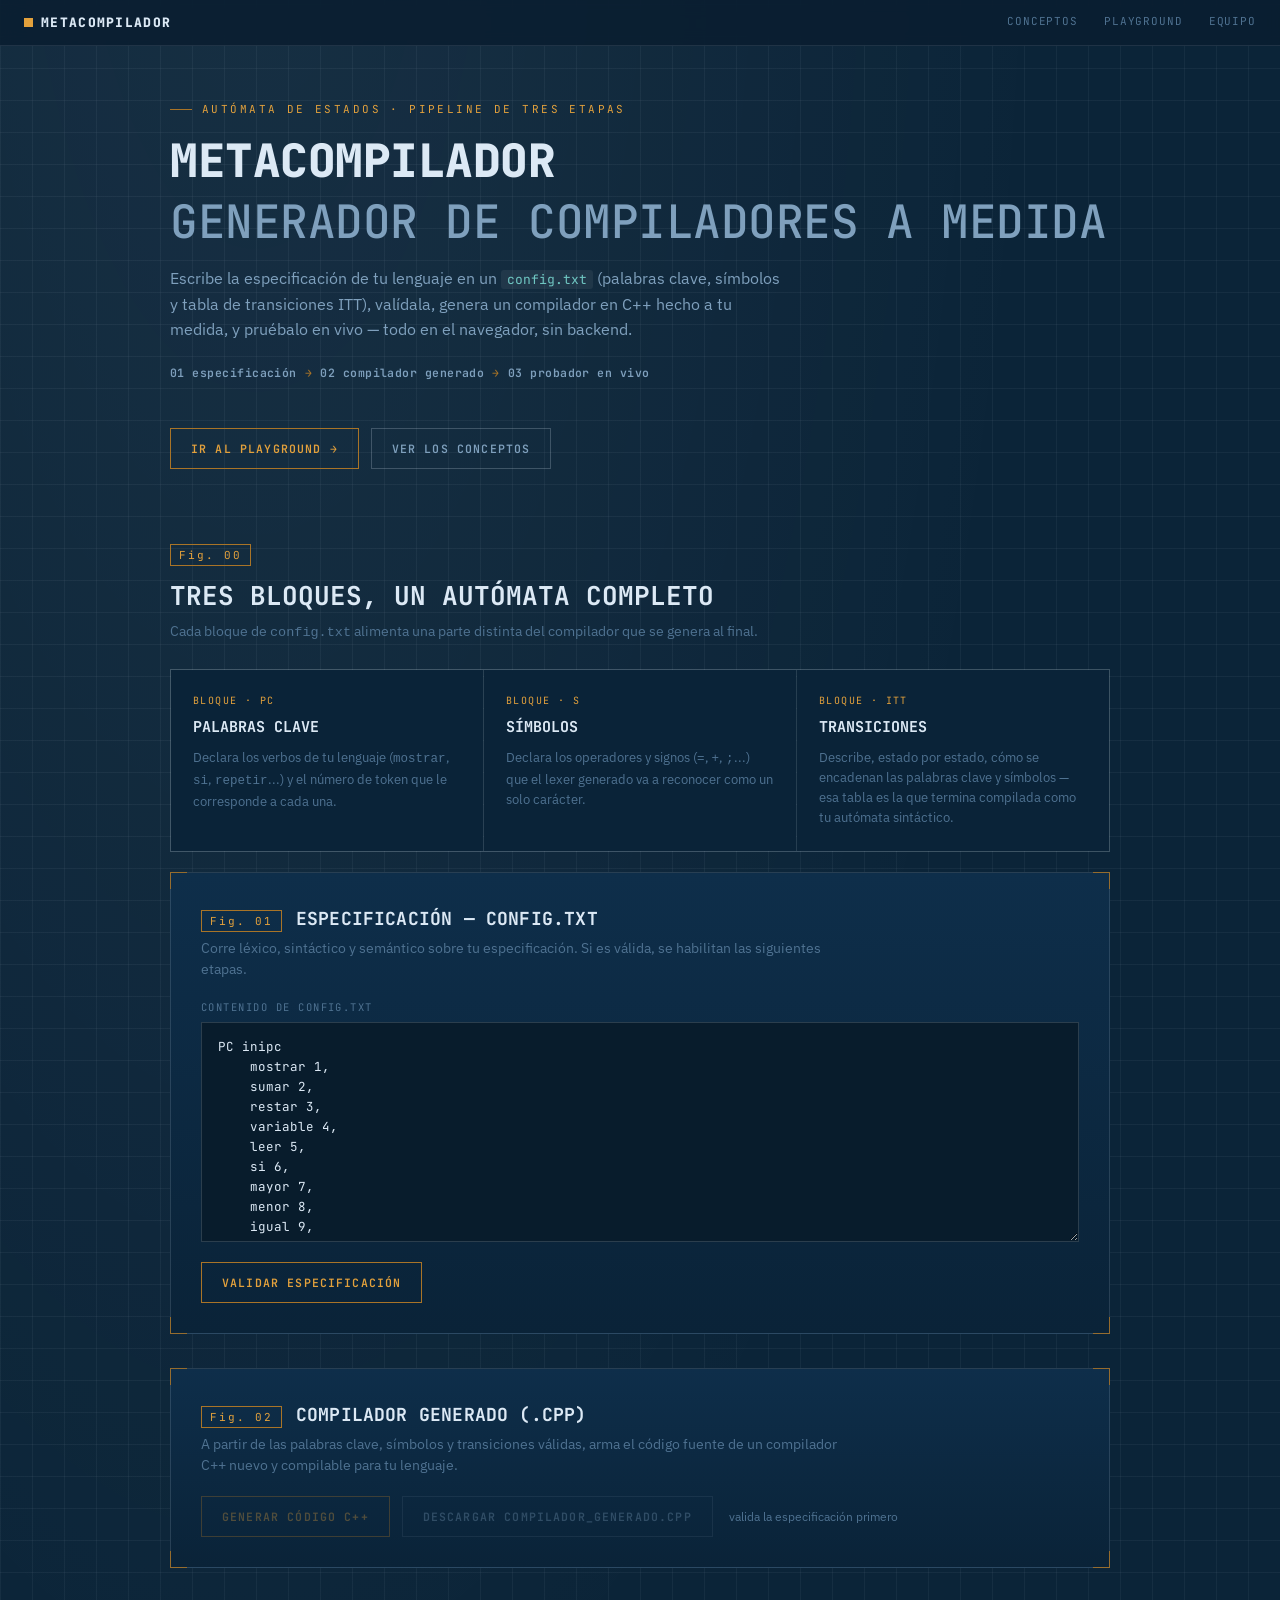
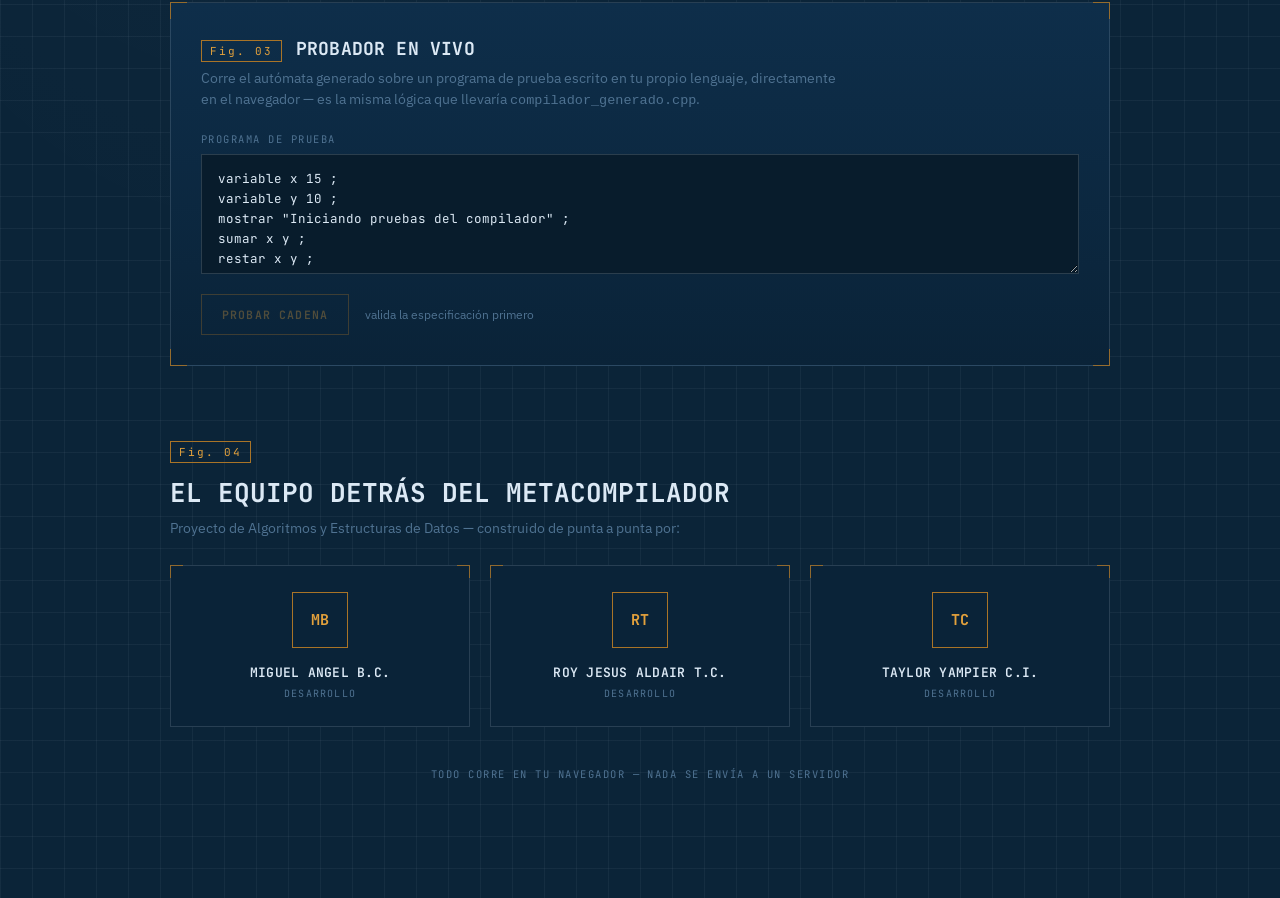
==== index.html @ 03752d50 "proyecto_final" ====
<!DOCTYPE html>
<html lang="es">
<head>
<meta charset="UTF-8">
<meta name="viewport" content="width=device-width, initial-scale=1.0">
<title>Metacompilador — Generador de Compiladores</title>
<link rel="stylesheet" href="styles.css">
</head>
<body>

<nav class="topbar">
  <div class="brand">Metacompilador</div>
  <div class="navlinks">
    <a href="#conceptos">Conceptos</a>
    <a href="#playground">Playground</a>
    <a href="#equipo">Equipo</a>
  </div>
</nav>

<div class="wrap">

  <div class="eyebrow">Autómata de estados · pipeline de tres etapas</div>
  <h1>Metacompilador<br><span>generador de compiladores a medida</span></h1>
  <p class="lede">
    Escribe la especificación de tu lenguaje en un <code>config.txt</code> (palabras clave, símbolos
    y tabla de transiciones ITT), valídala, genera un compilador en C++ hecho a tu medida, y
    pruébalo en vivo — todo en el navegador, sin backend.
  </p>

  <div class="pipeline">
    <b>01 especificación</b> <span class="arrow">→</span>
    <b>02 compilador generado</b> <span class="arrow">→</span>
    <b>03 probador en vivo</b>
  </div>

  <div class="hero-cta">
    <a class="btnlink" href="#playground">Ir al playground →</a>
    <a class="btnlink alt" href="#conceptos">Ver los conceptos</a>
  </div>

  <!-- ============ CONCEPTOS ============ -->
  <div class="section-head" id="conceptos">
    <span class="fig">Fig. 00</span>
    <h2>Tres bloques, un autómata completo</h2>
    <p>Cada bloque de <code>config.txt</code> alimenta una parte distinta del compilador que se genera al final.</p>
  </div>
  <div class="concepts-grid">
    <div class="concept-card">
      <div class="ck">BLOQUE · PC</div>
      <h3>Palabras clave</h3>
      <p>Declara los verbos de tu lenguaje (<code>mostrar</code>, <code>si</code>, <code>repetir</code>...) y el número de token que le corresponde a cada una.</p>
    </div>
    <div class="concept-card">
      <div class="ck">BLOQUE · S</div>
      <h3>Símbolos</h3>
      <p>Declara los operadores y signos (<code>=</code>, <code>+</code>, <code>;</code>...) que el lexer generado va a reconocer como un solo carácter.</p>
    </div>
    <div class="concept-card">
      <div class="ck">BLOQUE · ITT</div>
      <h3>Transiciones</h3>
      <p>Describe, estado por estado, cómo se encadenan las palabras clave y símbolos — esa tabla es la que termina compilada como tu autómata sintáctico.</p>
    </div>
  </div>

  <!-- ============ SHEET 1 ============ -->
  <section class="sheet" id="playground">
    <div class="sheet-head">
      <span class="fig">Fig. 01</span>
      <span class="sheet-title">Especificación — config.txt</span>
    </div>
    <p class="sheet-desc">
      Corre léxico, sintáctico y semántico sobre tu especificación. Si es válida, se habilitan
      las siguientes etapas.
    </p>

    <label class="field-label" for="cfgInput">contenido de config.txt</label>
    <textarea id="cfgInput" spellcheck="false"></textarea>

    <div class="row">
      <button id="btnValidar">Validar especificación</button>
      <span class="hint" id="cfgStatus"></span>
    </div>

    <div class="output" id="cfgOutput">
      <div class="verdict" id="cfgVerdict"></div>
      <ul class="errlist" id="cfgErrors" style="display:none;"></ul>

      <div class="tables-grid" id="cfgTablesWrap" style="display:none;">
        <div>
          <table>
            <thead><tr><th>Palabra clave</th><th>Token</th></tr></thead>
            <tbody id="tblPC"></tbody>
          </table>
        </div>
        <div>
          <table>
            <thead><tr><th>Símbolo</th><th>Token</th></tr></thead>
            <tbody id="tblSim"></tbody>
          </table>
        </div>
      </div>

      <details id="detTransiciones" style="display:none;">
        <summary>Tabla de transiciones dinámicas (ITT)</summary>
        <div class="log">
          <table id="tblTrans"><thead><tr><th>Origen</th><th>Condición</th><th>Destino</th></tr></thead><tbody></tbody></table>
        </div>
      </details>

      <details id="detTrace">
        <summary>Traza del autómata (léxico + sintáctico)</summary>
        <div class="log" id="cfgTrace"></div>
      </details>
    </div>
    <div class="c2"></div>
  </section>

  <!-- ============ SHEET 2 ============ -->
  <section class="sheet">
    <div class="sheet-head">
      <span class="fig">Fig. 02</span>
      <span class="sheet-title">Compilador generado (.cpp)</span>
    </div>
    <p class="sheet-desc">
      A partir de las palabras clave, símbolos y transiciones válidas, arma el código fuente
      de un compilador C++ nuevo y compilable para tu lenguaje.
    </p>

    <div class="row">
      <button id="btnGenerar" disabled>Generar código C++</button>
      <button id="btnDescargar" class="ghost" disabled>Descargar compilador_generado.cpp</button>
      <span class="hint" id="genStatus">valida la especificación primero</span>
    </div>

    <div class="output" id="genOutput">
      <div class="codebox" id="genCode"></div>
    </div>
    <div class="c2"></div>
  </section>

  <!-- ============ SHEET 3 ============ -->
  <section class="sheet">
    <div class="sheet-head">
      <span class="fig">Fig. 03</span>
      <span class="sheet-title">Probador en vivo</span>
    </div>
    <p class="sheet-desc">
      Corre el autómata generado sobre un programa de prueba escrito en tu propio lenguaje,
      directamente en el navegador — es la misma lógica que llevaría <code>compilador_generado.cpp</code>.
    </p>

    <label class="field-label" for="testInput">programa de prueba</label>
    <textarea id="testInput" class="small" spellcheck="false"></textarea>

    <div class="row">
      <button id="btnProbar" disabled>Probar cadena</button>
      <span class="hint" id="testStatus">valida la especificación primero</span>
    </div>

    <div class="output" id="testOutput">
      <div class="verdict" id="testVerdict"></div>
      <details id="detTestTrace" open>
        <summary>Traza de ejecución</summary>
        <div class="log" id="testTrace"></div>
      </details>
    </div>
    <div class="c2"></div>
  </section>

  <!-- ============ EQUIPO ============ -->
  <div class="section-head" id="equipo">
    <span class="fig">Fig. 04</span>
    <h2>El equipo detrás del metacompilador</h2>
    <p>Proyecto de Algoritmos y Estructuras de Datos — construido de punta a punta por:</p>
  </div>
  <div class="team-grid">
    <div class="team-card">
      <div class="avatar">MB</div>
      <h4>Miguel Angel B.C.</h4>
      <div class="role">Desarrollo</div>
    </div>
    <div class="team-card">
      <div class="avatar">RT</div>
      <h4>Roy Jesus Aldair T.C.</h4>
      <div class="role">Desarrollo</div>
    </div>
    <div class="team-card">
      <div class="avatar">TC</div>
      <h4>Taylor Yampier C.I.</h4>
      <div class="role">Desarrollo</div>
    </div>
  </div>

  <footer>Todo corre en tu navegador — nada se envía a un servidor</footer>
</div>

<script src="script.js"></script>
</body>
</html>
---- styles.css ----
@import url('https://fonts.googleapis.com/css2?family=JetBrains+Mono:wght@400;500;600;700;800&family=IBM+Plex+Sans:wght@400;500;600&display=swap');

:root{
  --bg: #0b2438;
  --bg-panel: #0e2e4a;
  --bg-panel-2: #0a2338;
  --grid: rgba(220,233,245,0.05);
  --grid-strong: rgba(220,233,245,0.09);
  --ink: #dce9f5;
  --ink-dim: #7fa0bd;
  --ink-faint: #4f7291;
  --amber: #e3a13c;
  --amber-dim: #a97427;
  --cyan: #6fc6c2;
  --green: #6fcf97;
  --red: #e2645b;
  --mono: 'JetBrains Mono', ui-monospace, SFMono-Regular, Menlo, Consolas, monospace;
  --sans: 'IBM Plex Sans', system-ui, -apple-system, sans-serif;
}

*{ box-sizing: border-box; }

html,body{
  margin:0; padding:0;
  background:
    repeating-linear-gradient(0deg, var(--grid) 0px, var(--grid) 1px, transparent 1px, transparent 32px),
    repeating-linear-gradient(90deg, var(--grid) 0px, var(--grid) 1px, transparent 1px, transparent 32px),
    radial-gradient(ellipse at 20% -10%, rgba(230,244,255,0.06), transparent 55%),
    var(--bg);
  color: var(--ink);
  font-family: var(--sans);
  min-height: 100vh;
}

::selection{ background: var(--amber); color: #12283b; }

.wrap{
  max-width: 980px;
  margin: 0 auto;
  padding: 56px 20px 120px;
}

/* ---------- header ---------- */
.eyebrow{
  font-family: var(--mono);
  font-size: 11px;
  letter-spacing: 0.22em;
  text-transform: uppercase;
  color: var(--amber);
  display:flex;
  align-items:center;
  gap: 10px;
  margin-bottom: 14px;
}
.eyebrow::before{
  content:"";
  width: 22px; height: 1px;
  background: var(--amber-dim);
}
h1{
  font-family: var(--mono);
  font-weight: 800;
  font-size: clamp(30px, 5vw, 46px);
  letter-spacing: -0.01em;
  margin: 0 0 14px;
  color: var(--ink);
  text-transform: uppercase;
}
h1 span{ color: var(--ink-dim); font-weight: 500; }
.lede{
  font-size: 15.5px;
  line-height: 1.65;
  color: var(--ink-dim);
  max-width: 620px;
  margin: 0 0 10px;
}
.lede code{
  font-family: var(--mono);
  background: rgba(255,255,255,0.06);
  padding: 1px 6px;
  border-radius: 3px;
  color: var(--cyan);
  font-size: 13px;
}
.pipeline{
  display:flex; flex-wrap:wrap; gap: 8px;
  margin: 22px 0 48px;
  font-family: var(--mono);
  font-size: 11.5px;
  color: var(--ink-faint);
  letter-spacing: 0.04em;
}
.pipeline b{ color: var(--ink-dim); font-weight:600; }
.pipeline .arrow{ color: var(--amber-dim); }

/* ---------- sheet (panel) ---------- */
.sheet{
  position: relative;
  background: linear-gradient(180deg, var(--bg-panel), var(--bg-panel-2));
  border: 1px solid rgba(220,233,245,0.14);
  padding: 34px 30px 30px;
  margin-bottom: 34px;
}
.sheet::before, .sheet::after,
.sheet .c2::before, .sheet .c2::after{
  content:"";
  position:absolute;
  width: 16px; height: 16px;
  border: 1.5px solid var(--amber-dim);
  opacity: 0.85;
}
.sheet::before{ top:-1px; left:-1px; border-right:none; border-bottom:none; }
.sheet::after{ top:-1px; right:-1px; border-left:none; border-bottom:none; }
.sheet .c2{ position:static; }
.sheet .c2::before{ bottom:-1px; left:-1px; border-right:none; border-top:none; }
.sheet .c2::after{ bottom:-1px; right:-1px; border-left:none; border-top:none; }

.sheet-head{
  display:flex; align-items:baseline; gap: 14px;
  margin-bottom: 6px;
  flex-wrap: wrap;
}
.fig{
  font-family: var(--mono);
  font-size: 11px;
  letter-spacing: 0.18em;
  color: var(--amber);
  border: 1px solid var(--amber-dim);
  padding: 3px 8px;
}
.sheet-title{
  font-family: var(--mono);
  font-weight: 700;
  font-size: 18px;
  letter-spacing: 0.01em;
  color: var(--ink);
  text-transform: uppercase;
}
.sheet-desc{
  font-size: 13.5px;
  color: var(--ink-faint);
  margin: 6px 0 20px;
  line-height: 1.55;
  max-width: 640px;
}

label.field-label{
  display:block;
  font-family: var(--mono);
  font-size: 10.5px;
  letter-spacing: 0.14em;
  text-transform: uppercase;
  color: var(--ink-faint);
  margin-bottom: 8px;
}

textarea{
  width: 100%;
  min-height: 220px;
  background: #081c2c;
  border: 1px solid rgba(220,233,245,0.16);
  color: var(--ink);
  font-family: var(--mono);
  font-size: 12.5px;
  line-height: 1.6;
  padding: 14px 16px;
  resize: vertical;
  outline: none;
}
textarea:focus{ border-color: var(--amber-dim); }
textarea.small{ min-height: 120px; }

.row{ display:flex; gap: 12px; flex-wrap: wrap; align-items:center; margin-top: 16px; }

button{
  font-family: var(--mono);
  font-size: 11.5px;
  letter-spacing: 0.1em;
  text-transform: uppercase;
  font-weight: 600;
  padding: 12px 20px;
  background: transparent;
  border: 1px solid var(--amber-dim);
  color: var(--amber);
  cursor: pointer;
  transition: background 0.15s ease, color 0.15s ease, opacity 0.15s ease;
}
button:hover:not(:disabled){ background: var(--amber); color: #12283b; }
button:disabled{ opacity: 0.32; cursor: not-allowed; }
button.ghost{ border-color: rgba(220,233,245,0.22); color: var(--ink-dim); }
button.ghost:hover:not(:disabled){ background: rgba(220,233,245,0.1); color: var(--ink); }

.hint{ font-size: 12px; color: var(--ink-faint); margin-left: 4px; }

/* ---------- output ---------- */
.output{ margin-top: 24px; display:none; }
.output.show{ display:block; animation: fade .35s ease; }
@keyframes fade{ from{opacity:0; transform: translateY(4px);} to{opacity:1; transform:none;} }

.verdict{
  display:flex; align-items:center; gap: 16px;
  margin-bottom: 18px;
  flex-wrap: wrap;
}
.stamp{
  font-family: var(--mono);
  font-weight: 800;
  font-size: 13px;
  letter-spacing: 0.12em;
  padding: 8px 16px;
  border: 3px double currentColor;
  transform: rotate(-3deg);
  display:inline-block;
}
.stamp.ok{ color: var(--green); }
.stamp.bad{ color: var(--red); }
.verdict-text{ font-size: 13px; color: var(--ink-dim); }

.errlist{
  list-style: none; margin: 0 0 18px; padding: 0;
  font-family: var(--mono); font-size: 12.5px;
}
.errlist li{
  color: var(--red);
  padding: 9px 12px;
  border-left: 2px solid var(--red);
  background: rgba(226,100,91,0.08);
  margin-bottom: 6px;
  line-height: 1.5;
}

details{
  border: 1px solid rgba(220,233,245,0.12);
  margin-bottom: 14px;
  background: rgba(0,0,0,0.12);
}
summary{
  cursor: pointer;
  padding: 11px 14px;
  font-family: var(--mono);
  font-size: 11px;
  letter-spacing: 0.1em;
  text-transform: uppercase;
  color: var(--cyan);
  user-select: none;
}
summary:hover{ color: var(--ink); }
.log{
  font-family: var(--mono);
  font-size: 12px;
  line-height: 1.85;
  color: var(--ink-dim);
  padding: 4px 16px 16px;
  max-height: 260px;
  overflow-y: auto;
  white-space: pre-wrap;
}
.log b{ color: var(--amber); font-weight: 600; }

table{
  width: 100%;
  border-collapse: collapse;
  font-family: var(--mono);
  font-size: 12px;
  margin-bottom: 4px;
}
th{
  text-align:left;
  font-size: 10px;
  letter-spacing: 0.12em;
  text-transform: uppercase;
  color: var(--ink-faint);
  border-bottom: 1px solid rgba(220,233,245,0.2);
  padding: 8px 10px;
  font-weight: 600;
}
td{
  padding: 7px 10px;
  border-bottom: 1px solid rgba(220,233,245,0.07);
  color: var(--ink-dim);
}
tr:hover td{ color: var(--ink); background: rgba(255,255,255,0.02); }

.tables-grid{
  display:grid;
  grid-template-columns: 1fr 1fr;
  gap: 20px;
  margin-bottom: 14px;
}
@media (max-width: 640px){ .tables-grid{ grid-template-columns: 1fr; } }

.codebox{
  background: #081c2c;
  border: 1px solid rgba(220,233,245,0.16);
  color: var(--ink-dim);
  font-family: var(--mono);
  font-size: 11.5px;
  line-height: 1.7;
  padding: 16px 18px;
  max-height: 380px;
  overflow: auto;
  white-space: pre;
}
.codebox .kw{ color: var(--cyan); }

footer{
  text-align:center;
  font-family: var(--mono);
  font-size: 10.5px;
  letter-spacing: 0.14em;
  color: var(--ink-faint);
  margin-top: 40px;
  text-transform: uppercase;
}

/* ---------- nav ---------- */
html{ scroll-behavior: smooth; }
nav.topbar{
  position: sticky; top:0; z-index: 50;
  display:flex; align-items:center; justify-content: space-between;
  padding: 14px 24px;
  background: rgba(10,30,48,0.86);
  backdrop-filter: blur(8px);
  border-bottom: 1px solid rgba(220,233,245,0.1);
}
.brand{
  font-family: var(--mono);
  font-weight: 800;
  font-size: 13px;
  letter-spacing: 0.1em;
  color: var(--ink);
  text-transform: uppercase;
  display:flex; align-items:center; gap:8px;
}
.brand::before{
  content:"";
  width:9px; height:9px;
  background: var(--amber);
  display:inline-block;
}
.navlinks{
  display:flex; gap: 26px;
  font-family: var(--mono);
  font-size: 11px;
  letter-spacing: 0.08em;
  text-transform: uppercase;
}
.navlinks a{
  color: var(--ink-faint);
  text-decoration: none;
  transition: color .15s ease;
  padding-bottom: 2px;
  border-bottom: 1px solid transparent;
}
.navlinks a:hover{ color: var(--amber); border-color: var(--amber-dim); }
@media (max-width: 640px){ .navlinks{ display:none; } }

.hero-cta{ display:flex; gap: 12px; flex-wrap:wrap; margin: 26px 0 8px; }
.hero-cta a.btnlink{
  font-family: var(--mono);
  font-size: 11.5px;
  letter-spacing: 0.1em;
  text-transform: uppercase;
  font-weight: 600;
  padding: 12px 20px;
  text-decoration:none;
  border: 1px solid var(--amber-dim);
  color: var(--amber);
  transition: background .15s ease, color .15s ease;
}
.hero-cta a.btnlink:hover{ background: var(--amber); color:#12283b; }
.hero-cta a.btnlink.alt{ border-color: rgba(220,233,245,0.22); color: var(--ink-dim); }
.hero-cta a.btnlink.alt:hover{ background: rgba(220,233,245,0.1); color: var(--ink); }

/* ---------- concepts ---------- */
.section-head{ margin: 74px 0 26px; }
.section-head .fig{ margin-bottom: 12px; display:inline-block; }
.section-head h2{
  font-family: var(--mono);
  font-size: clamp(20px, 3vw, 26px);
  font-weight: 700;
  text-transform: uppercase;
  color: var(--ink);
  margin: 0 0 8px;
}
.section-head p{
  font-size: 13.5px;
  color: var(--ink-faint);
  max-width: 600px;
  line-height: 1.6;
  margin:0;
}
.concepts-grid{
  display:grid;
  grid-template-columns: repeat(3, 1fr);
  gap: 1px;
  background: rgba(220,233,245,0.12);
  border: 1px solid rgba(220,233,245,0.12);
  margin-bottom: 20px;
}
@media (max-width: 760px){ .concepts-grid{ grid-template-columns: 1fr; } }
.concept-card{
  background: var(--bg-panel-2);
  padding: 24px 22px;
}
.concept-card .ck{
  font-family: var(--mono);
  font-size: 10px;
  letter-spacing: 0.14em;
  color: var(--amber);
  margin-bottom: 10px;
}
.concept-card h3{
  font-family: var(--mono);
  font-size: 15px;
  color: var(--ink);
  margin: 0 0 10px;
  text-transform: uppercase;
}
.concept-card p{
  font-size: 12.5px;
  line-height: 1.6;
  color: var(--ink-faint);
  margin: 0;
}

/* ---------- team ---------- */
.team-grid{
  display:grid;
  grid-template-columns: repeat(3, 1fr);
  gap: 20px;
}
@media (max-width: 760px){ .team-grid{ grid-template-columns: 1fr; } }
.team-card{
  position: relative;
  background: var(--bg-panel-2);
  border: 1px solid rgba(220,233,245,0.14);
  padding: 26px 20px;
  text-align:center;
}
.team-card::before, .team-card::after{
  content:"";
  position:absolute;
  width: 12px; height: 12px;
  border: 1.5px solid var(--amber-dim);
  top:-1px;
  opacity: 0.8;
}
.team-card::before{ left:-1px; border-right:none; border-bottom:none; }
.team-card::after{ right:-1px; border-left:none; border-bottom:none; }
.avatar{
  width: 56px; height:56px;
  margin: 0 auto 16px;
  display:flex; align-items:center; justify-content:center;
  border: 1.5px solid var(--amber-dim);
  font-family: var(--mono);
  font-weight: 700;
  font-size: 15px;
  color: var(--amber);
  transform: rotate(0deg);
}
.team-card h4{
  font-family: var(--mono);
  font-size: 13px;
  font-weight: 600;
  color: var(--ink);
  margin: 0 0 6px;
  text-transform: uppercase;
  letter-spacing: 0.02em;
}
.team-card .role{
  font-family: var(--mono);
  font-size: 10px;
  letter-spacing: 0.12em;
  text-transform: uppercase;
  color: var(--ink-faint);
}

@media (prefers-reduced-motion: reduce){
  .output.show{ animation: none; }
}
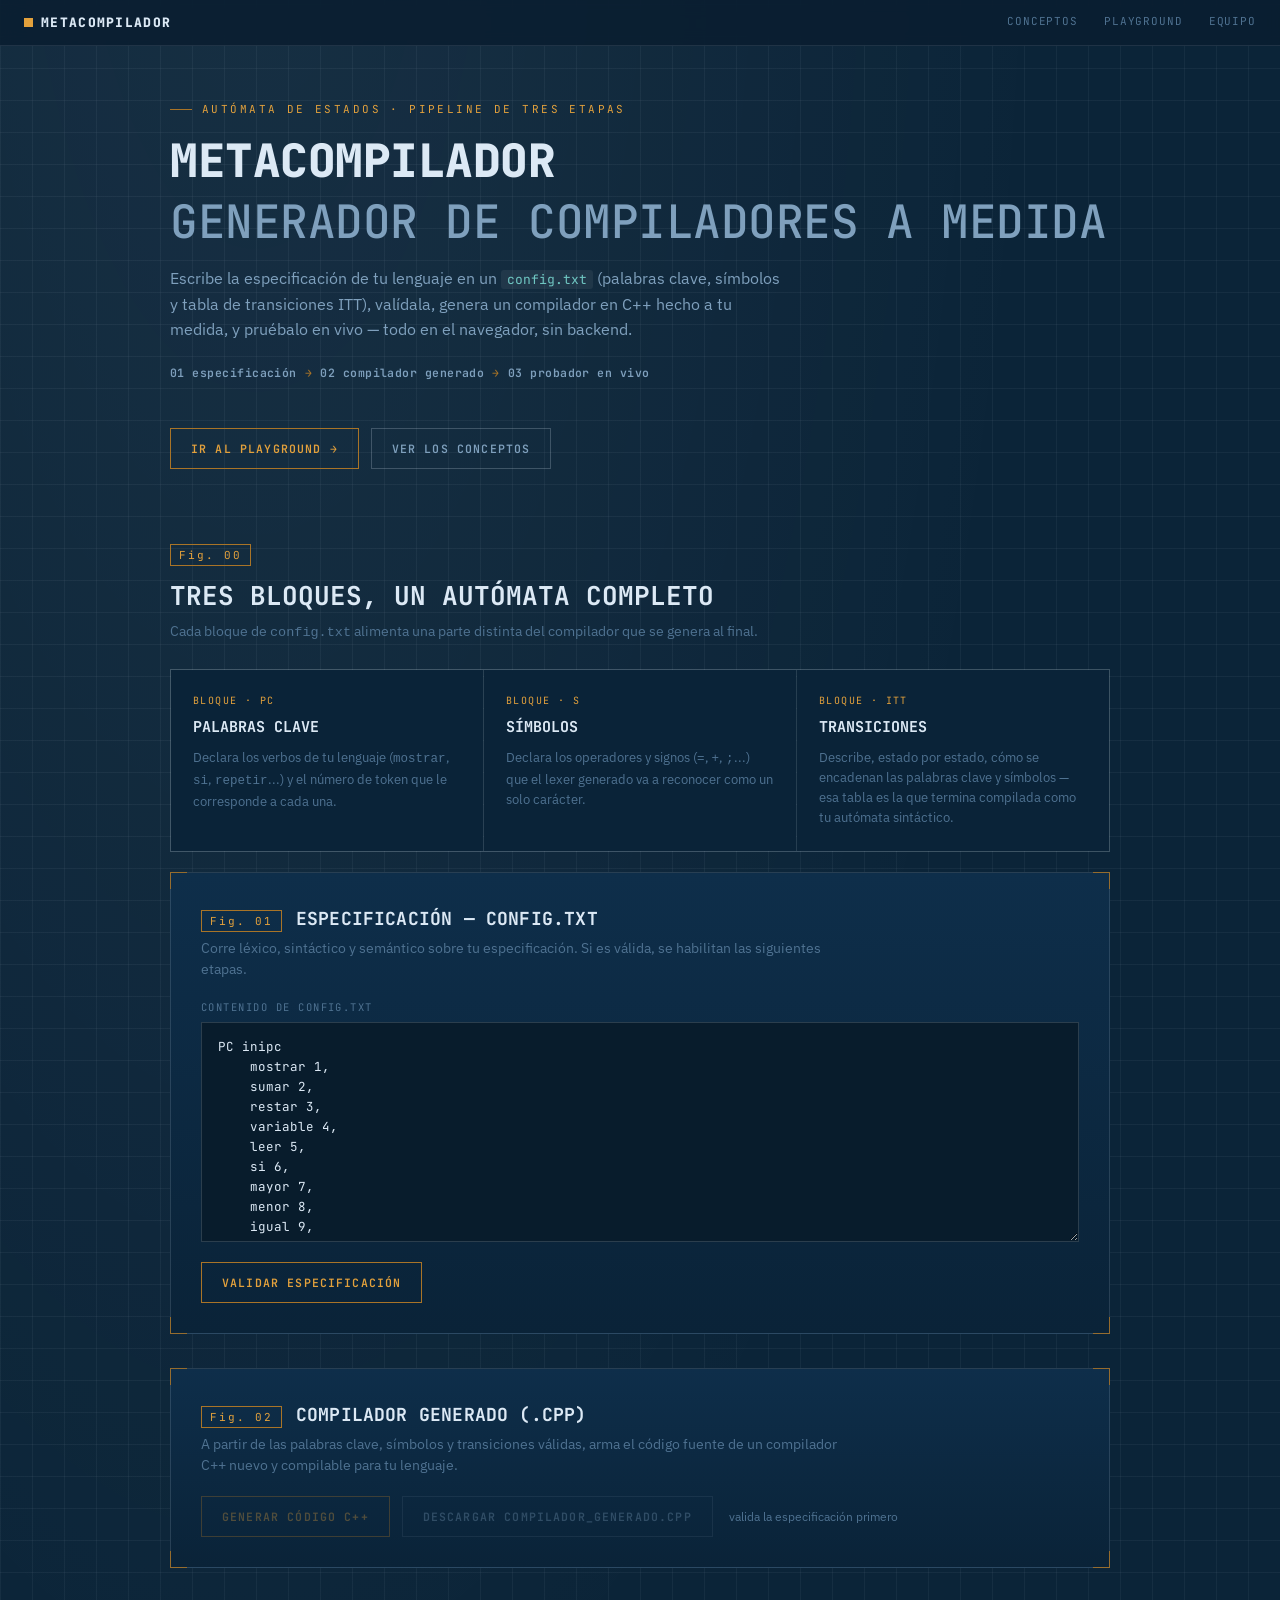
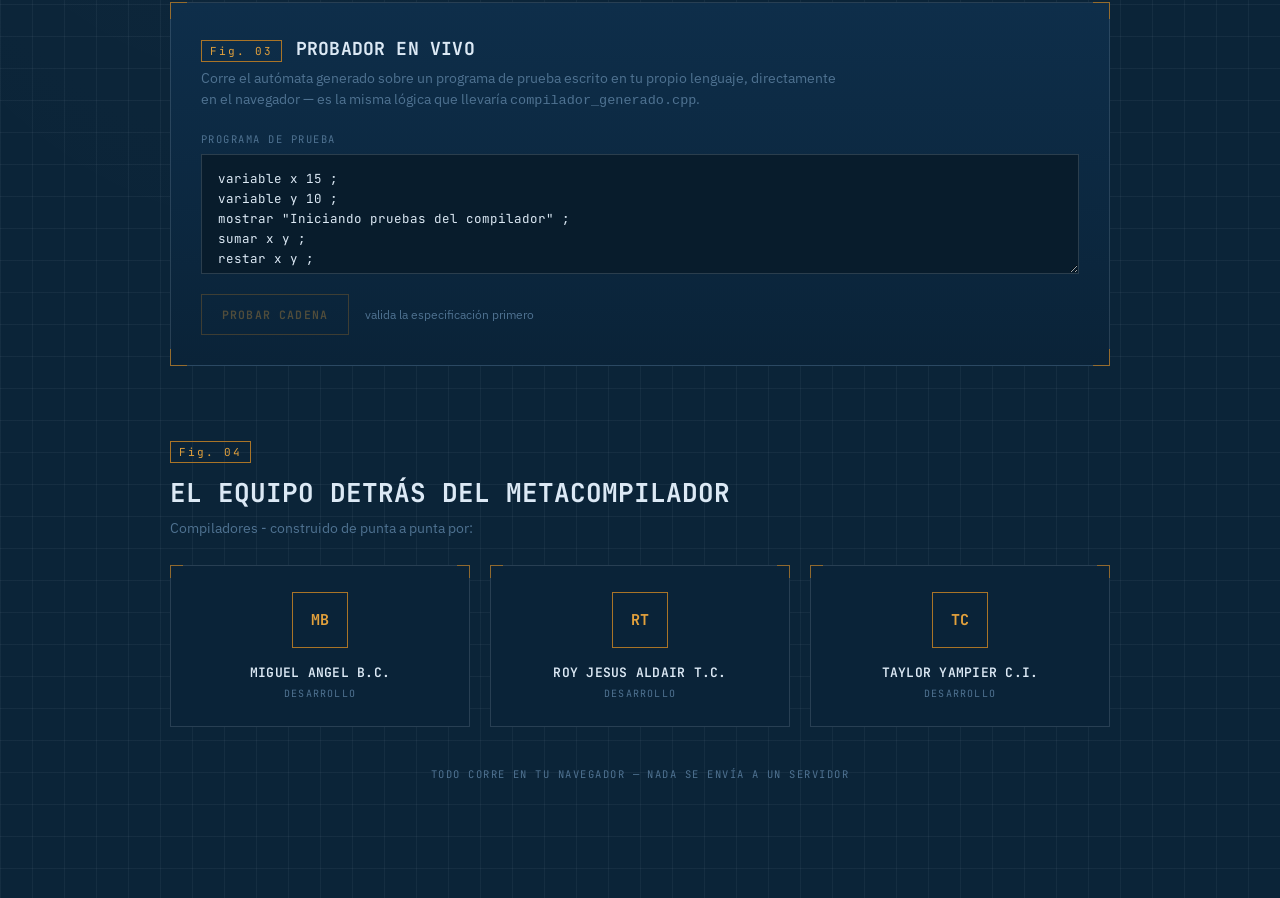
==== commit 57cdb938: "arreglos" ====
--- a/index.html
+++ b/index.html
@@ -171,7 +171,7 @@
   <div class="section-head" id="equipo">
     <span class="fig">Fig. 04</span>
     <h2>El equipo detrás del metacompilador</h2>
-    <p>Proyecto de Algoritmos y Estructuras de Datos — construido de punta a punta por:</p>
+    <p>Compiladores - construido de punta a punta por:</p>
   </div>
   <div class="team-grid">
     <div class="team-card">
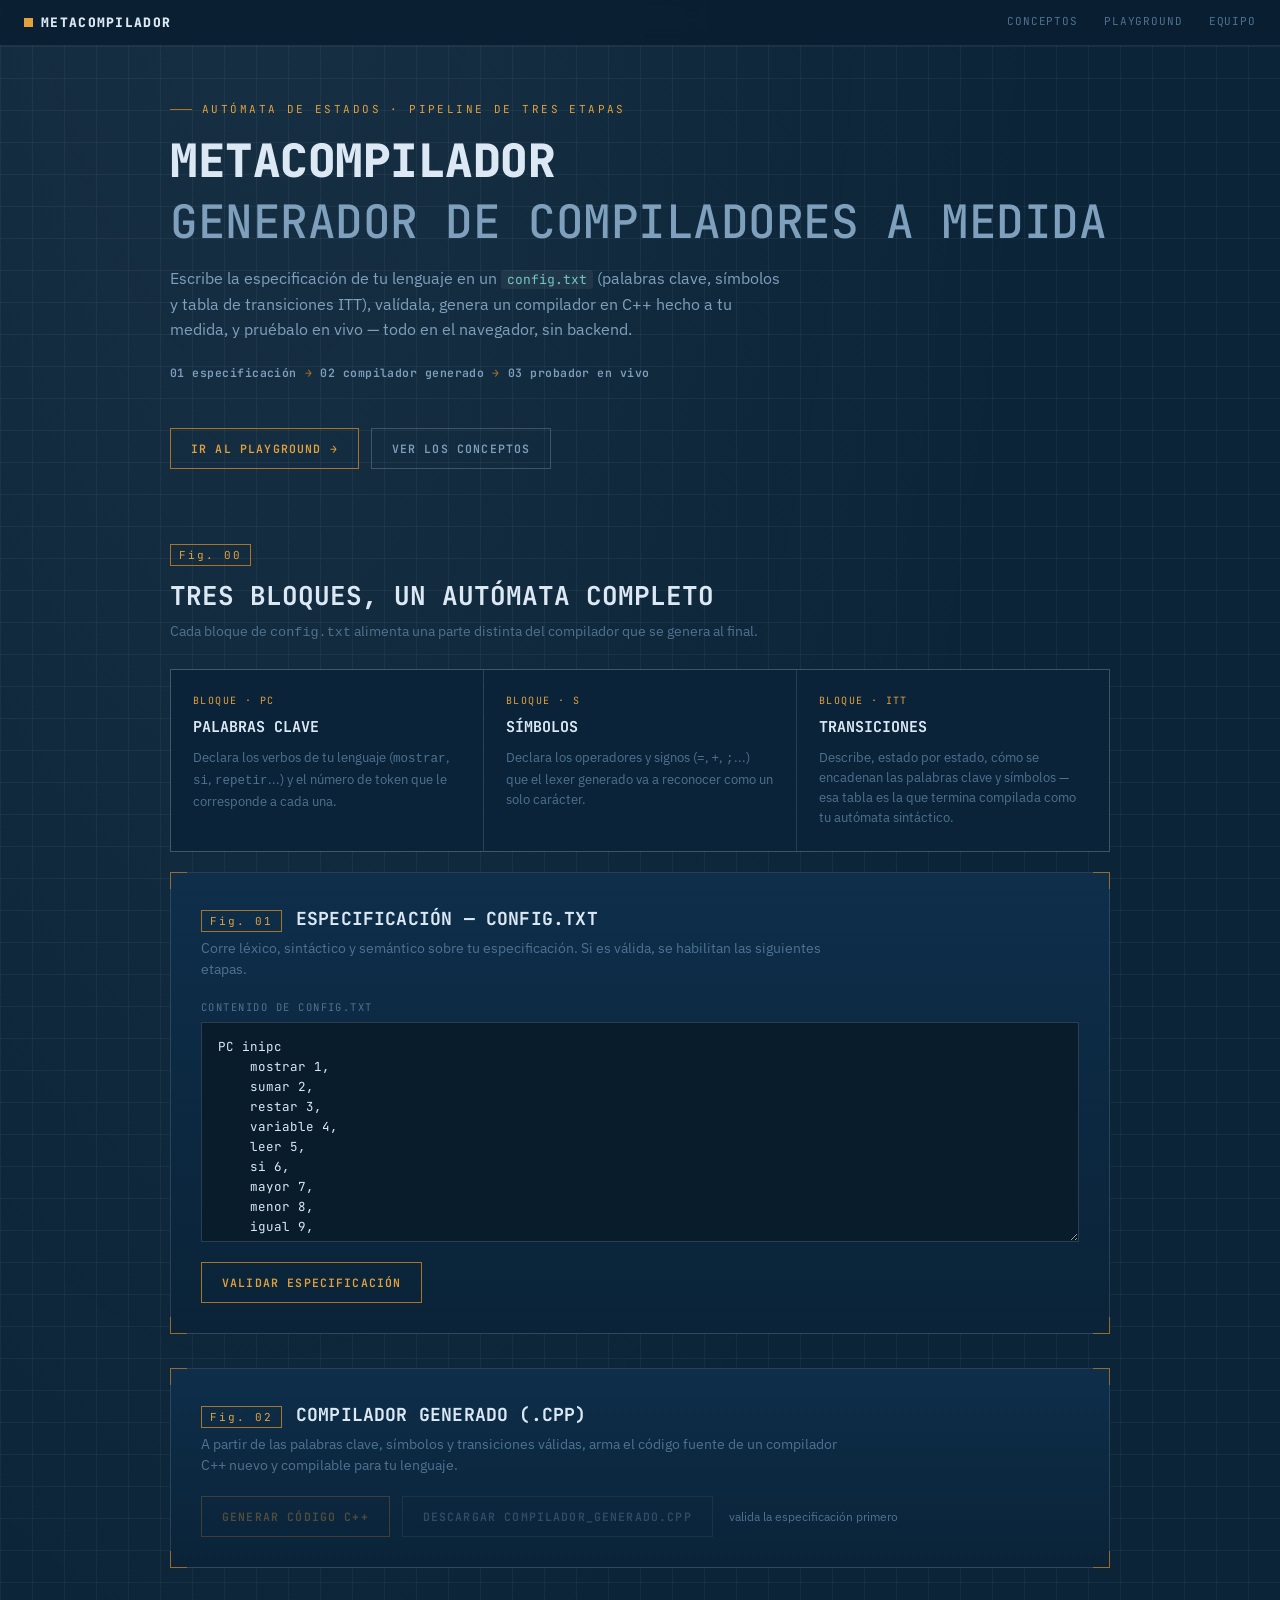
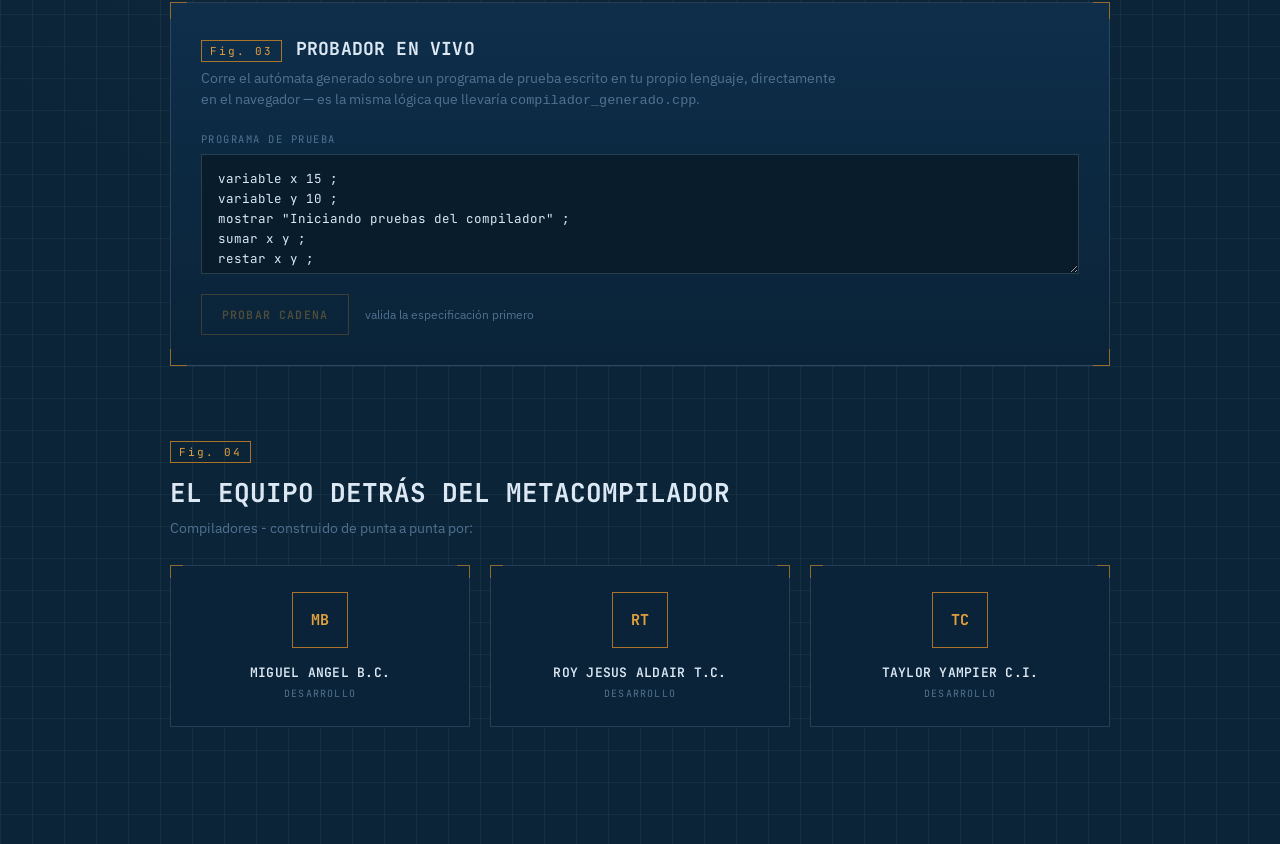
==== commit ea1c35dc: "mejoras" ====
--- a/index.html
+++ b/index.html
@@ -190,8 +190,6 @@
       <div class="role">Desarrollo</div>
     </div>
   </div>
-
-  <footer>Todo corre en tu navegador — nada se envía a un servidor</footer>
 </div>
 
 <script src="script.js"></script>
